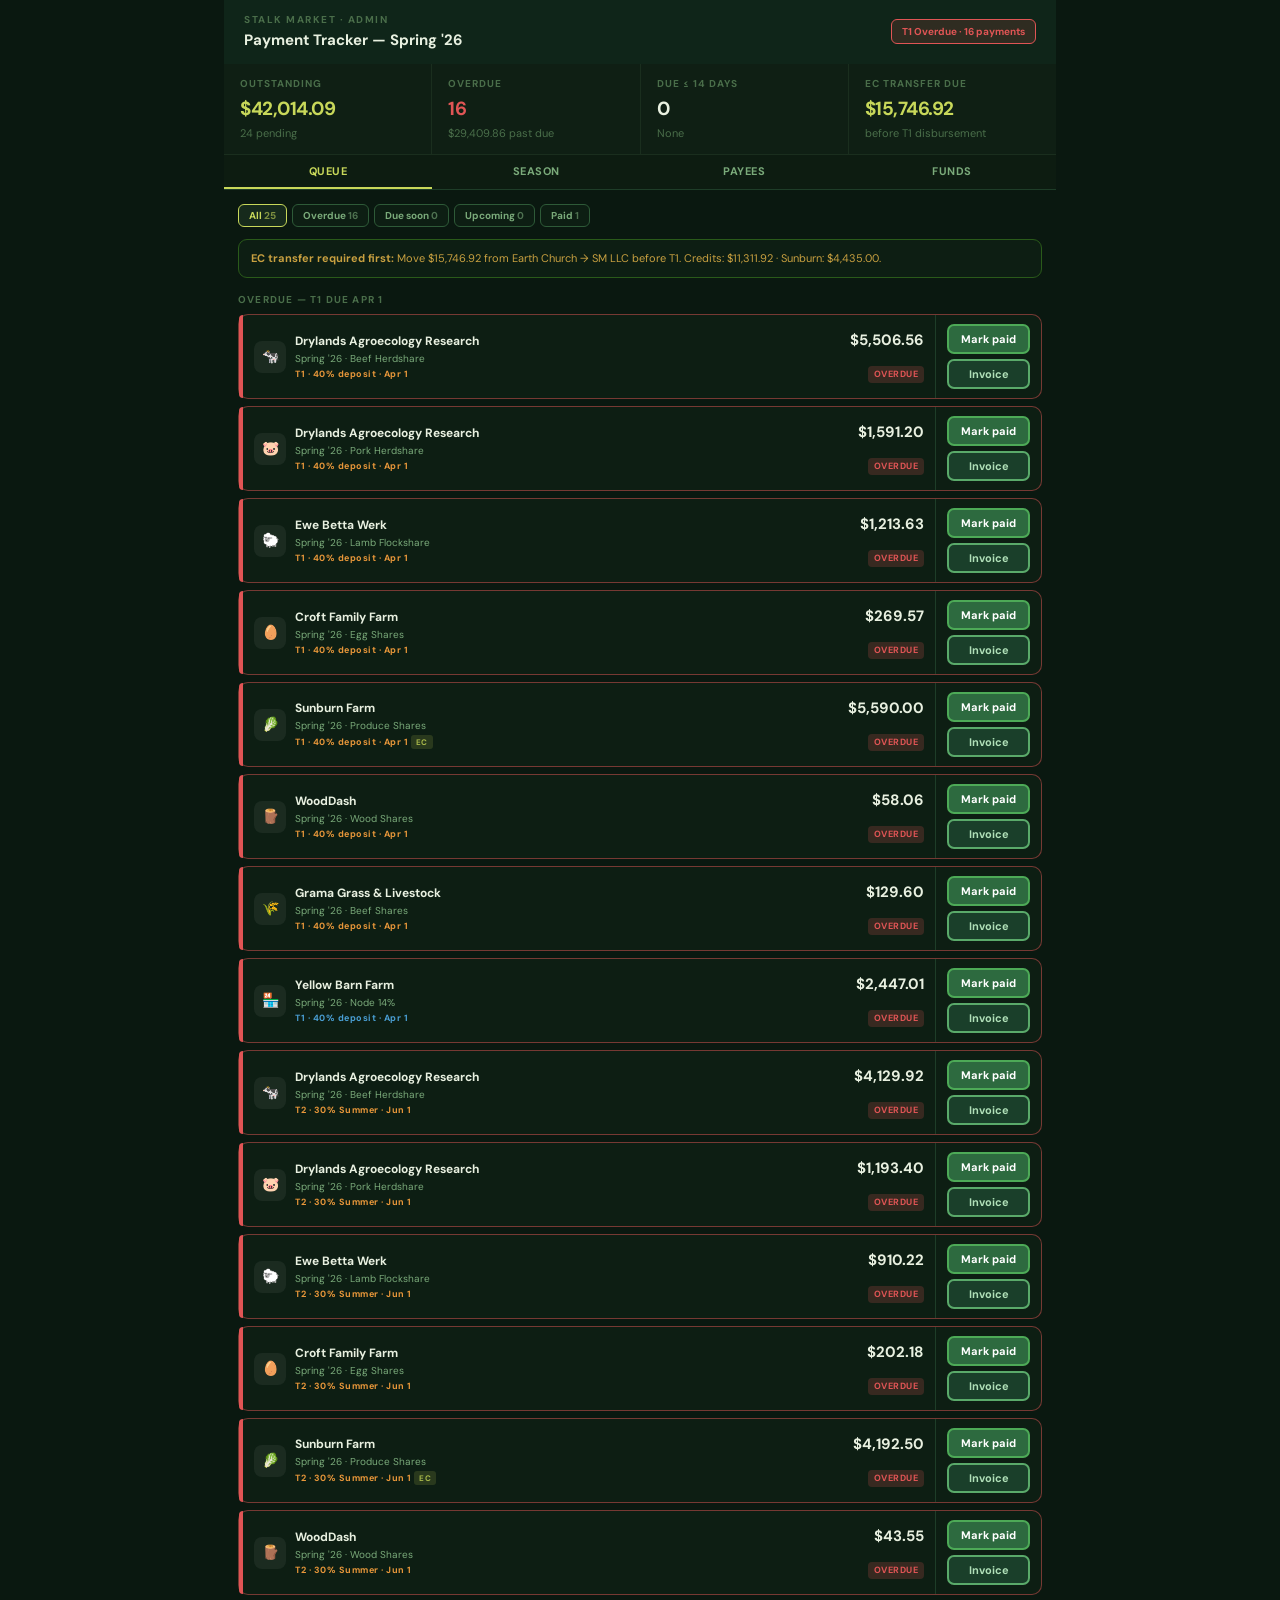
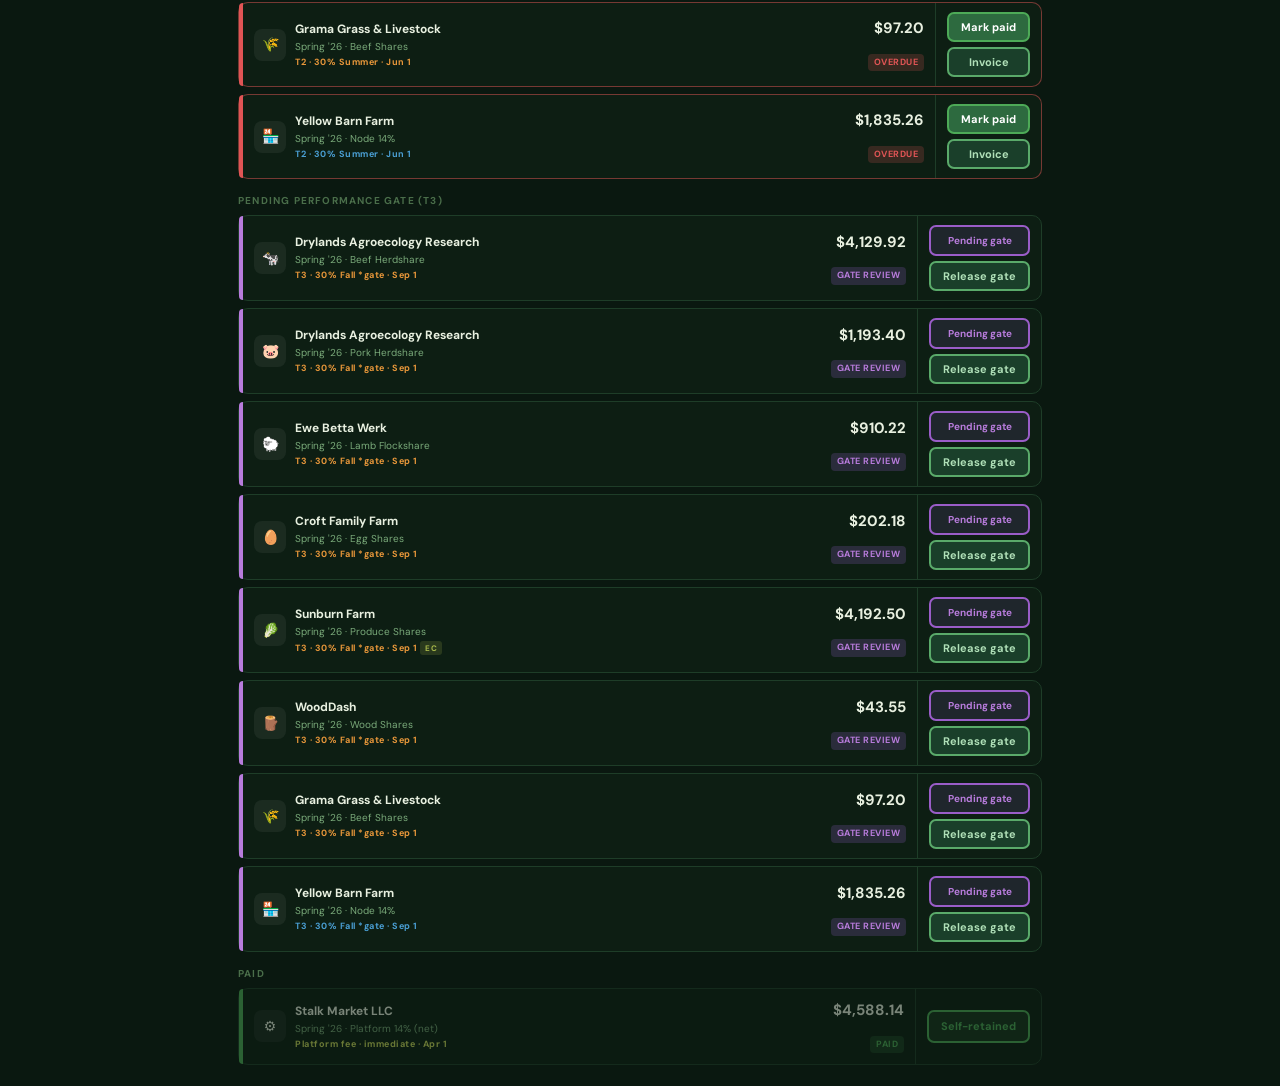
==== payments.html @ eb166e3c "init" ====
<!DOCTYPE html>
<html lang="en">
<head>
  <meta charset="UTF-8">
  <meta name="viewport" content="width=device-width, initial-scale=1.0">
  <title>Payment Tracker — Stalk Market Admin</title>
  <link rel="icon" type="image/png" href="favicon.png">
  <link href="https://fonts.googleapis.com/css2?family=DM+Sans:wght@400;600;700&display=swap" rel="stylesheet">
  <link rel="stylesheet" href="style.css">
</head>
<body>

  <!-- Header -->
  <div class="container">
    <div class="header">
      <div>
        <div class="header__label">Stalk Market &middot; Admin</div>
        <div class="header__title">Payment Tracker &mdash; Spring '26</div>
      </div>
      <div id="alert-badge" class="alert-badge"></div>
    </div>
  </div>

  <!-- Stat Row -->
  <div class="container">
    <div class="stats-row" id="stats-row"></div>
  </div>

  <!-- Tabs -->
  <div class="container">
    <div class="tabs">
      <button class="tab is-active" data-tab="queue">Queue</button>
      <button class="tab" data-tab="season">Season</button>
      <button class="tab" data-tab="payees">Payees</button>
      <button class="tab" data-tab="funds">Funds</button>
    </div>
  </div>

  <!-- Tab Content -->
  <div class="container">
    <div class="tab-content">
      <!-- Queue Panel -->
      <div id="panel-queue" class="panel is-active"></div>
      <!-- Season Panel -->
      <div id="panel-season" class="panel"></div>
      <!-- Payees Panel -->
      <div id="panel-payees" class="panel"></div>
      <!-- Funds Panel -->
      <div id="panel-funds" class="panel"></div>
    </div>
  </div>

  <script src="payments.js"></script>
</body>
</html>
---- style.css ----
/* ─── Stalk Market — Global Styles ─────────────────────────────────────────── */
/* Dark theme matching PaymentTracker design */
/* DM Sans loaded via HTML <link> */

/* ─── Custom Properties ─────────────────────────────────────────────────────── */
:root {
  /* Background layers */
  --bg: #0f2519;
  --bg-mid: #0d1e13;
  --bg-deep: #0a1810;
  --bg-card: #162a1c;
  --border: #1e3d28;

  /* Brand accent */
  --lime: #c8d85a;
  --amber: #e8973a;
  --node-blue: #4a9fd4;
  --paid: #4daa57;
  --overdue: #e05555;
  --gate: #b87cdc;

  /* Text */
  --text-primary: #e8f0e0;
  --text-second: #7aaa7a;
  --text-muted: #4a6e4a;

  /* Type scale */
  --font-body: 'DM Sans', system-ui, -apple-system, sans-serif;
  --font-display: 'DM Sans', system-ui, sans-serif;

  /* Spacing */
  --space-xs: 4px;
  --space-sm: 8px;
  --space-md: 14px;
  --space-lg: 20px;
  --space-xl: 32px;

  /* Radii */
  --radius: 10px;
  --radius-sm: 6px;
  --radius-xs: 4px;

  /* Layout */
  --container-max: 860px;
}

/* ─── Reset / Base ──────────────────────────────────────────────────────────── */
*, *::before, *::after { box-sizing: border-box; margin: 0; padding: 0; }

html {
  font-size: 16px;
  -webkit-text-size-adjust: 100%;
}

body {
  font-family: var(--font-body);
  background: var(--bg-deep);
  color: var(--text-primary);
  line-height: 1.5;
  min-height: 100vh;
}

a { color: var(--lime); text-decoration: none; }
a:hover { text-decoration: underline; }

img { max-width: 100%; display: block; }

/* ─── Container ─────────────────────────────────────────────────────────────── */
.container {
  max-width: var(--container-max);
  margin: 0 auto;
  padding: 0 var(--space-md);
}

/* ─── Header ────────────────────────────────────────────────────────────────── */
.header {
  background: var(--bg);
  padding: 12px var(--space-lg);
  display: flex;
  justify-content: space-between;
  align-items: center;
}

.header__label {
  font-size: 10px;
  font-weight: 700;
  letter-spacing: 1.5px;
  text-transform: uppercase;
  color: var(--text-muted);
  margin-bottom: 2px;
}

.header__title {
  font-size: 15px;
  font-weight: 700;
  color: var(--text-primary);
}

/* ─── Alert badge ───────────────────────────────────────────────────────────── */
.alert-badge {
  background: rgba(224, 85, 85, 0.15);
  border: 1.5px solid var(--overdue);
  color: var(--overdue);
  border-radius: var(--radius-sm);
  padding: 4px 10px;
  font-size: 10px;
  font-weight: 700;
}

/* ─── Stat Row ──────────────────────────────────────────────────────────────── */
.stats-row {
  display: grid;
  grid-template-columns: repeat(2, 1fr);
  gap: 1px;
  background: #1a2e1e;
  border-bottom: 1px solid #1a2e1e;
}

@media (min-width: 600px) {
  .stats-row { grid-template-columns: repeat(4, 1fr); }
}

.stat-card {
  background: #0f1f14;
  padding: 12px 16px;
}

.stat-card__label {
  font-size: 10px;
  font-weight: 700;
  letter-spacing: 1px;
  text-transform: uppercase;
  color: var(--text-muted);
  margin-bottom: 4px;
}

.stat-card__number {
  font-size: 19px;
  font-weight: 700;
  letter-spacing: -0.5px;
}

.stat-card__sub {
  font-size: 11px;
  color: var(--text-muted);
  margin-top: 2px;
}

/* ─── Tabs ──────────────────────────────────────────────────────────────────── */
.tabs {
  display: flex;
  background: #0d1c11;
  border-bottom: 1px solid var(--border);
}

.tab {
  flex: 1;
  padding: 9px 0;
  border: none;
  background: transparent;
  color: var(--text-second);
  font-size: 11px;
  font-weight: 700;
  letter-spacing: 0.5px;
  text-transform: uppercase;
  cursor: pointer;
  border-bottom: 2px solid transparent;
  font-family: inherit;
  transition: color 0.15s;
}

.tab:hover { color: var(--lime); }
.tab.is-active { color: var(--lime); border-bottom-color: var(--lime); }

/* ─── Filter Pills ──────────────────────────────────────────────────────────── */
.filters {
  display: flex;
  gap: 5px;
  margin-bottom: 12px;
  flex-wrap: wrap;
}

.filter-btn {
  padding: 4px 10px;
  border-radius: var(--radius-sm);
  font-family: inherit;
  border: 1.5px solid #2e5a38;
  background: var(--bg-mid);
  color: var(--text-second);
  font-size: 10px;
  font-weight: 700;
  cursor: pointer;
  transition: all 0.15s;
}

.filter-btn.is-active {
  border-color: var(--lime);
  background: #162a1c;
  color: var(--lime);
}

.filter-btn__count { opacity: 0.6; }

/* ─── Info Banner ───────────────────────────────────────────────────────────── */
.info-banner {
  background: var(--bg-mid);
  border: 0.5px solid #2a5a1a;
  border-radius: 9px;
  padding: 10px 12px;
  margin-bottom: 12px;
  font-size: 11px;
  color: #c8a040;
  line-height: 1.6;
}

.info-banner strong { font-weight: 700; }

/* ─── Section Label ─────────────────────────────────────────────────────────── */
.section-label {
  font-size: 10px;
  font-weight: 700;
  letter-spacing: 1.2px;
  text-transform: uppercase;
  color: var(--text-muted);
  margin: 14px 0 7px;
}

/* ─── Payment Card ──────────────────────────────────────────────────────────── */
.pay-card {
  background: var(--bg-mid);
  border: 0.5px solid var(--border);
  border-radius: var(--radius);
  margin-bottom: 7px;
  display: flex;
  align-items: stretch;
  transition: opacity 0.2s;
}

.pay-card--overdue { border-color: rgba(224, 85, 85, 0.5); }
.pay-card--due-soon { border-color: rgba(232, 151, 58, 0.5); }
.pay-card--paid { opacity: 0.5; }

.pay-card__accent {
  width: 4px;
  border-radius: var(--radius) 0 0 var(--radius);
  flex-shrink: 0;
}

.pay-card__body {
  flex: 1;
  padding: 10px 11px;
  display: flex;
  align-items: center;
  gap: 9px;
  min-width: 0;
}

.pay-card__icon {
  width: 32px;
  height: 32px;
  border-radius: 8px;
  background: rgba(255, 255, 255, 0.06);
  display: flex;
  align-items: center;
  justify-content: center;
  font-size: 14px;
  flex-shrink: 0;
}

.pay-card__info { flex: 1; min-width: 0; }

.pay-card__payee {
  font-size: 12px;
  font-weight: 700;
  color: var(--text-primary);
  white-space: nowrap;
  overflow: hidden;
  text-overflow: ellipsis;
}

.pay-card__detail {
  font-size: 10px;
  color: var(--text-second);
  margin-top: 1px;
}

.pay-card__tranche {
  font-size: 9px;
  font-weight: 700;
  letter-spacing: 0.5px;
  margin-top: 2px;
}

.pay-card__amounts {
  text-align: right;
  flex-shrink: 0;
}

.pay-card__amount {
  font-size: 15px;
  font-weight: 700;
  color: var(--text-primary);
  white-space: nowrap;
}

.pay-card__actions {
  display: flex;
  flex-direction: column;
  justify-content: center;
  gap: 5px;
  padding: 9px 11px;
  flex-shrink: 0;
  border-left: 1px solid var(--border);
}

/* ─── Urgency Badges ────────────────────────────────────────────────────────── */
.badge {
  display: inline-block;
  padding: 2px 6px;
  border-radius: var(--radius-xs);
  font-size: 9px;
  font-weight: 700;
  letter-spacing: 0.5px;
  text-transform: uppercase;
}

.badge--overdue   { background: rgba(224, 85, 85, 0.2); color: #e05555; }
.badge--due-soon  { background: rgba(232, 151, 58, 0.2); color: #e8973a; }
.badge--upcoming  { background: rgba(74, 159, 212, 0.2); color: #4a9fd4; }
.badge--paid      { background: rgba(77, 170, 87, 0.2); color: #4daa57; }
.badge--invoiced  { background: rgba(200, 216, 90, 0.2); color: #c8d85a; }
.badge--gate      { background: rgba(160, 100, 220, 0.2); color: #b87cdc; }

.badge--ec {
  padding: 1px 5px;
  border-radius: 3px;
  background: rgba(200, 216, 90, 0.15);
  color: #a8b84a;
  font-size: 8px;
  font-weight: 700;
}

/* ─── Buttons ───────────────────────────────────────────────────────────────── */
.btn {
  display: block;
  padding: 6px 12px;
  border-radius: 7px;
  font-size: 11px;
  font-weight: 700;
  cursor: pointer;
  white-space: nowrap;
  font-family: inherit;
  text-align: center;
  border: 2px solid;
  transition: opacity 0.15s;
}

.btn:hover { opacity: 0.85; }

.btn--pay     { background: #2d6a3f; border-color: #4daa57; color: #fff; }
.btn--invoice { background: #1a3f2a; border-color: #5aaa6a; color: #b0e0b8; }
.btn--sent    { background: var(--bg); border-color: #3a6e4a; color: #4a9e5a; cursor: default; }
.btn--paid    { background: rgba(77, 170, 87, 0.15); border-color: #4daa57; color: #4daa57; cursor: default; }
.btn--gate    { background: rgba(160, 100, 220, 0.12); border-color: #9a5dc8; color: #b87cdc; font-size: 10px; cursor: default; }
.btn--sm-pay  { padding: 3px 8px; background: #2d6a3f; border-color: #4daa57; color: #fff; font-size: 10px; border-radius: 6px; }

/* ─── Panel Card ────────────────────────────────────────────────────────────── */
.panel-card {
  background: var(--bg-mid);
  border: 0.5px solid var(--border);
  border-radius: 11px;
  padding: var(--space-md);
  margin-bottom: 10px;
}

.panel-card__header {
  padding: 12px var(--space-md);
  display: flex;
  justify-content: space-between;
  align-items: center;
  cursor: pointer;
}

/* ─── Data Row ──────────────────────────────────────────────────────────────── */
.data-row {
  display: flex;
  justify-content: space-between;
  padding: 6px 0;
  border-bottom: 0.5px solid var(--border);
  font-size: 12px;
}

.data-row__label { color: #9abfa0; }
.data-row__value { font-weight: 700; }

/* ─── Mini Stat Grid ────────────────────────────────────────────────────────── */
.mini-stats {
  display: grid;
  grid-template-columns: 1fr 1fr;
  gap: 10px;
}

@media (min-width: 600px) {
  .mini-stats--3 { grid-template-columns: repeat(3, 1fr); }
}

.mini-stat {
  background: var(--bg-card);
  border-radius: 8px;
  padding: 10px 12px;
}

.mini-stat--center { text-align: center; }

.mini-stat__label {
  font-size: 9px;
  font-weight: 700;
  letter-spacing: 1px;
  text-transform: uppercase;
  color: var(--text-muted);
  margin-bottom: 3px;
}

.mini-stat__value {
  font-size: 17px;
  font-weight: 700;
}

.mini-stat__sub {
  font-size: 10px;
  color: var(--text-muted);
  margin-top: 2px;
}

/* ─── Payee Card ────────────────────────────────────────────────────────────── */
.payee-card {
  background: var(--bg-mid);
  border: 0.5px solid var(--border);
  border-radius: var(--radius);
  margin-bottom: 9px;
}

.payee-card__header {
  padding: 11px var(--space-md);
  display: flex;
  align-items: center;
  gap: 10px;
  border-bottom: 0.5px solid var(--border);
}

.payee-card__icon {
  width: 34px;
  height: 34px;
  border-radius: 9px;
  background: #1a3320;
  display: flex;
  align-items: center;
  justify-content: center;
  font-size: 14px;
  flex-shrink: 0;
}

.payee-card__name {
  font-size: 13px;
  font-weight: 700;
  color: var(--text-primary);
}

.payee-card__type {
  font-size: 10px;
  font-weight: 700;
  letter-spacing: 0.5px;
  text-transform: uppercase;
}

.payee-card__totals {
  margin-left: auto;
  text-align: right;
  flex-shrink: 0;
}

.payee-card__total {
  font-size: 14px;
  font-weight: 700;
  color: var(--lime);
}

.payee-card__row {
  display: flex;
  align-items: center;
  padding: 7px var(--space-md);
  border-bottom: 0.5px solid #111d16;
  gap: 7px;
}

.payee-card__row:last-child { border-bottom: none; }

/* ─── Credit Row ────────────────────────────────────────────────────────────── */
.credit-row {
  display: flex;
  justify-content: space-between;
  align-items: center;
  padding: 5px 0;
  border-bottom: 0.5px solid #111d16;
  font-size: 11px;
}

.credit-row__name { color: #9abfa0; }

.credit-row__bar {
  width: 50px;
  height: 4px;
  background: #1a3020;
  border-radius: 99px;
  overflow: hidden;
}

.credit-row__bar-fill {
  height: 100%;
  background: var(--paid);
  border-radius: 99px;
}

.credit-row__amount {
  color: var(--amber);
  min-width: 44px;
  text-align: right;
}

/* ─── Season Row ────────────────────────────────────────────────────────────── */
.season-row {
  display: flex;
  align-items: center;
  padding: 8px var(--space-md);
  border-bottom: 0.5px solid #111d16;
  gap: 7px;
}

.season-row:last-child { border-bottom: none; }

.season-row__dot {
  width: 6px;
  height: 6px;
  border-radius: 50%;
  flex-shrink: 0;
}

/* ─── Revenue Breakdown ─────────────────────────────────────────────────────── */
.revenue-breakdown {
  background: var(--bg-mid);
  border: 0.5px solid var(--border);
  border-radius: 9px;
  padding: 12px var(--space-md);
  font-size: 11px;
  color: var(--text-second);
  line-height: 1.9;
}

/* ─── Admin Table ───────────────────────────────────────────────────────────── */
.admin-table-wrap {
  overflow-x: auto;
  background: var(--bg-mid);
  border-radius: var(--radius);
  border: 0.5px solid var(--border);
}

.admin-table {
  width: 100%;
  border-collapse: collapse;
  font-size: 12px;
}

.admin-table th {
  background: var(--bg);
  color: var(--text-muted);
  font-weight: 700;
  text-align: left;
  padding: 10px 12px;
  white-space: nowrap;
  font-size: 10px;
  text-transform: uppercase;
  letter-spacing: 0.5px;
}

.admin-table td {
  padding: 10px 12px;
  border-bottom: 0.5px solid #111d16;
  color: var(--text-second);
  vertical-align: top;
}

.admin-table tr:hover td { background: rgba(200, 216, 90, 0.04); }

/* ─── Login ─────────────────────────────────────────────────────────────────── */
.login-wrap {
  max-width: 400px;
  margin: 80px auto;
  text-align: center;
  padding: 0 var(--space-md);
}

.login-card {
  background: var(--bg-mid);
  border: 0.5px solid var(--border);
  border-radius: var(--radius);
  padding: var(--space-xl);
}

.login-card__title {
  font-size: 18px;
  font-weight: 700;
  color: var(--text-primary);
  margin-bottom: var(--space-lg);
}

.input {
  width: 100%;
  padding: 10px 12px;
  border: 2px solid var(--border);
  border-radius: var(--radius-sm);
  font-size: 14px;
  font-family: inherit;
  background: var(--bg-deep);
  color: var(--text-primary);
  margin-bottom: 12px;
}

.input:focus {
  border-color: var(--lime);
  outline: none;
}

.input::placeholder { color: var(--text-muted); }

.btn--full {
  width: 100%;
  padding: 12px;
  background: var(--lime);
  color: var(--bg-deep);
  border: none;
  border-radius: var(--radius-sm);
  font-size: 14px;
  font-weight: 700;
  cursor: pointer;
  font-family: inherit;
}

.btn--full:hover { opacity: 0.9; }

/* ─── Panel Visibility ──────────────────────────────────────────────────────── */
.panel { display: none; }
.panel.is-active { display: block; }

/* ─── Tab Content Area ──────────────────────────────────────────────────────── */
.tab-content {
  padding: var(--space-md);
}

/* ─── Utility ───────────────────────────────────────────────────────────────── */
.text-lime    { color: var(--lime); }
.text-amber   { color: var(--amber); }
.text-blue    { color: var(--node-blue); }
.text-paid    { color: var(--paid); }
.text-overdue { color: var(--overdue); }
.text-gate    { color: var(--gate); }
.text-muted   { color: var(--text-muted); }
.text-second  { color: var(--text-second); }
.text-primary { color: var(--text-primary); }

.fw-700 { font-weight: 700; }
.fs-10  { font-size: 10px; }
.fs-11  { font-size: 11px; }
.fs-12  { font-size: 12px; }
.fs-15  { font-size: 15px; }

.mt-sm { margin-top: var(--space-sm); }
.mt-md { margin-top: var(--space-md); }
.mb-sm { margin-bottom: var(--space-sm); }
.mb-md { margin-bottom: var(--space-md); }

.hidden { display: none; }

/* ─── Mobile-first responsive ───────────────────────────────────────────────── */
@media (max-width: 599px) {
  .header { flex-direction: column; gap: 8px; align-items: flex-start; }
  .pay-card { flex-direction: column; }
  .pay-card__actions { flex-direction: row; border-left: none; border-top: 1px solid var(--border); padding: 8px 11px; }
  .payee-card__header { flex-wrap: wrap; }
}
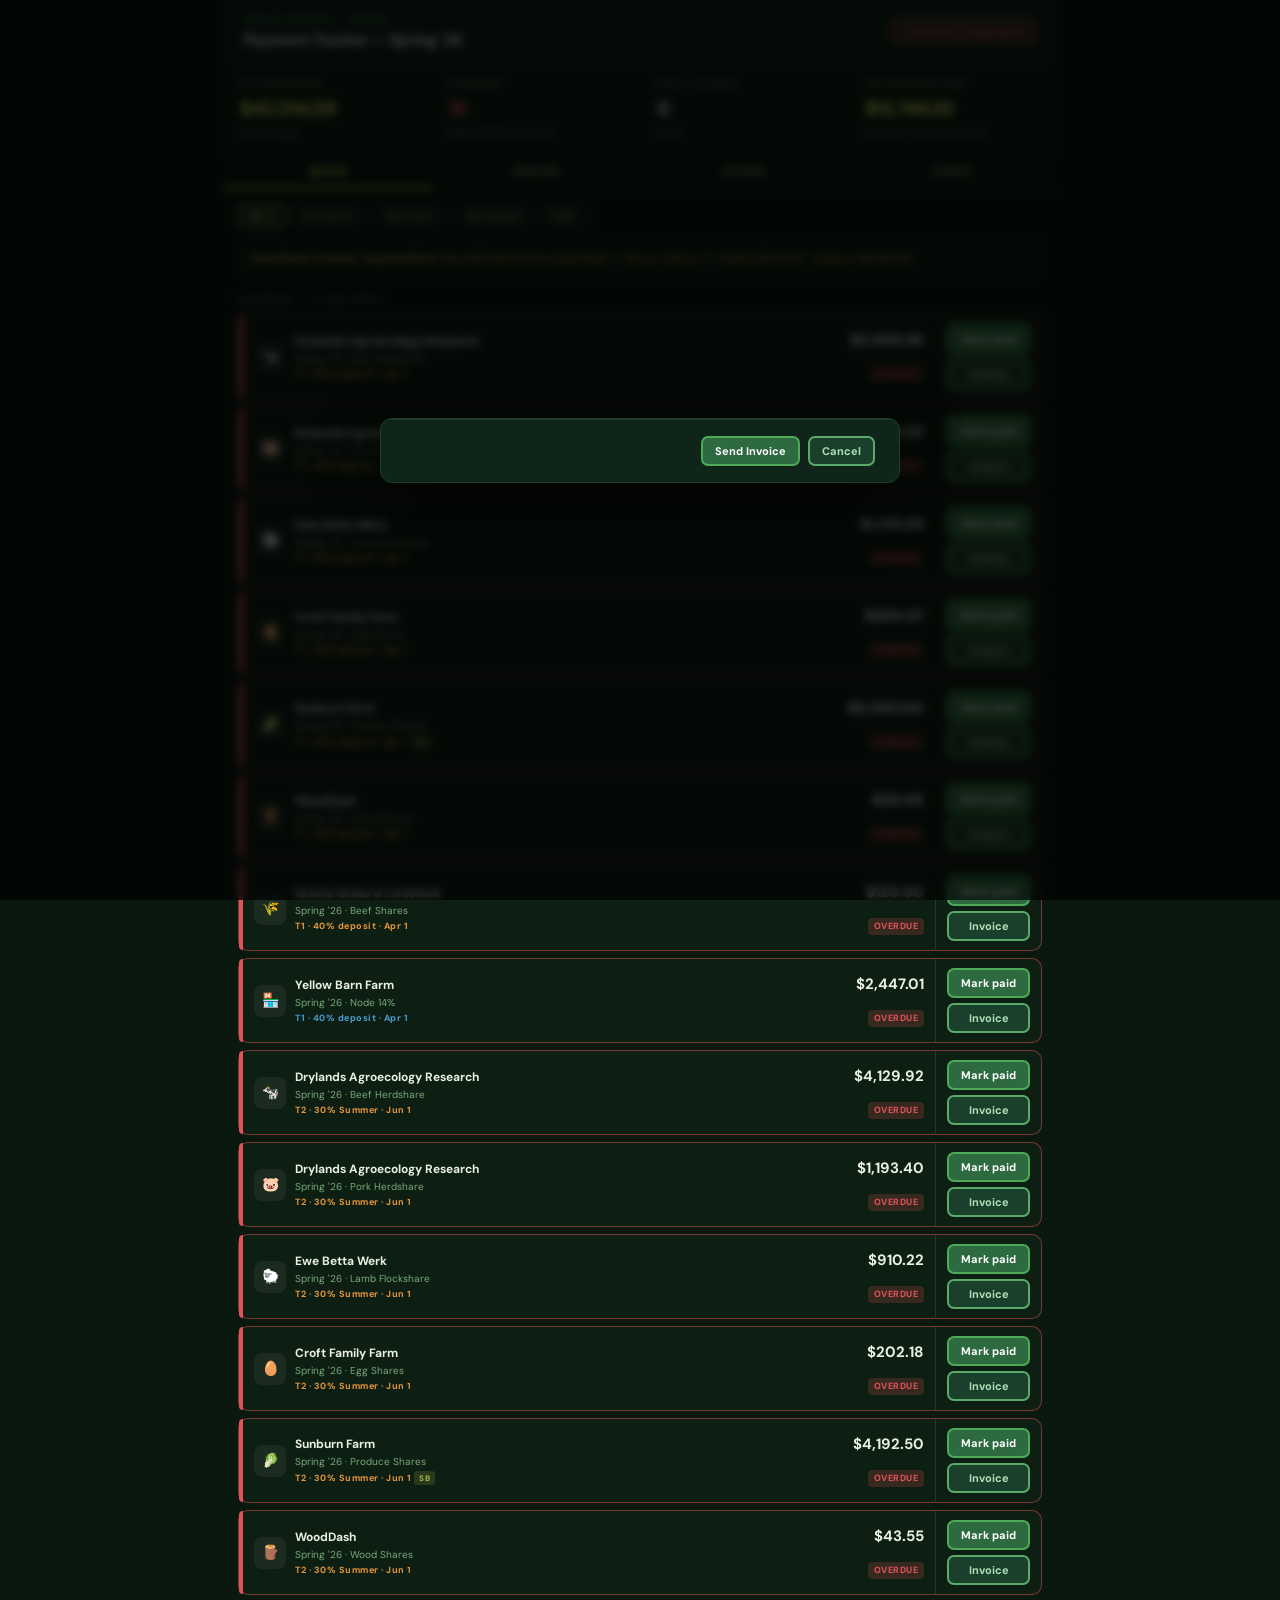
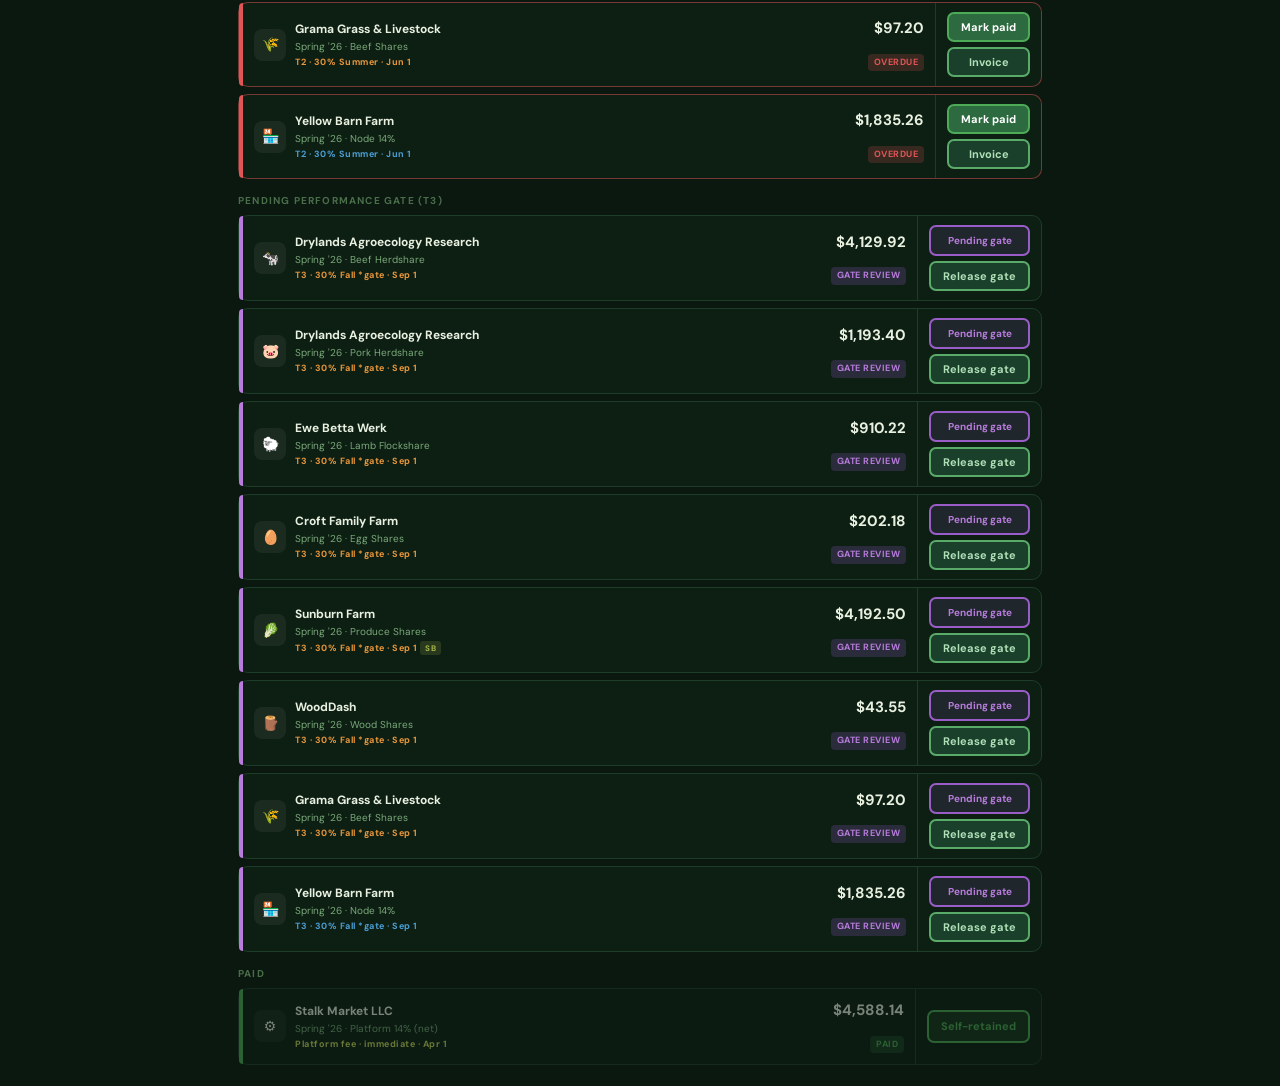
==== commit fe454b68: "Add invoice modal, rename EC to Seed Bank, add real auth - Invoice preview modal with branded SM tem" ====
--- a/payments.html
+++ b/payments.html
@@ -50,6 +50,18 @@
     </div>
   </div>
 
+  <!-- Invoice Modal -->
+  <div id="invoice-modal" class="modal hidden">
+    <div class="modal__backdrop" onclick="closeInvoiceModal()"></div>
+    <div class="modal__content">
+      <div id="invoice-preview"></div>
+      <div class="modal__actions">
+        <button class="btn btn--pay" id="modal-send-btn" onclick="confirmSendInvoice()">Send Invoice</button>
+        <button class="btn btn--invoice" onclick="closeInvoiceModal()">Cancel</button>
+      </div>
+    </div>
+  </div>
+
   <script src="payments.js"></script>
 </body>
 </html>
--- a/style.css
+++ b/style.css
@@ -331,7 +331,7 @@
 .badge--invoiced  { background: rgba(200, 216, 90, 0.2); color: #c8d85a; }
 .badge--gate      { background: rgba(160, 100, 220, 0.2); color: #b87cdc; }
 
-.badge--ec {
+.badge--sb {
   padding: 1px 5px;
   border-radius: 3px;
   background: rgba(200, 216, 90, 0.15);
@@ -680,6 +680,132 @@
 
 .hidden { display: none; }
 
+/* ─── Invoice Modal ────────────────────────────────────────────────────────── */
+.modal {
+  position: fixed;
+  inset: 0;
+  z-index: 1000;
+  display: flex;
+  align-items: center;
+  justify-content: center;
+  padding: 20px;
+}
+
+.modal__backdrop {
+  position: absolute;
+  inset: 0;
+  background: rgba(0, 0, 0, 0.7);
+  backdrop-filter: blur(4px);
+}
+
+.modal__content {
+  position: relative;
+  background: var(--bg);
+  border: 1px solid var(--border);
+  border-radius: 12px;
+  max-width: 520px;
+  width: 100%;
+  max-height: 90vh;
+  overflow-y: auto;
+  box-shadow: 0 20px 60px rgba(0, 0, 0, 0.5);
+}
+
+.modal__actions {
+  display: flex;
+  gap: 8px;
+  padding: 16px 24px;
+  border-top: 1px solid var(--border);
+  justify-content: flex-end;
+}
+
+/* ─── Invoice Styles ──────────────────────────────────────────────────────── */
+.invoice {
+  padding: 28px 24px 20px;
+}
+
+.invoice__header {
+  display: flex;
+  justify-content: space-between;
+  align-items: flex-start;
+  margin-bottom: 24px;
+}
+
+.invoice__brand {
+  font-size: 14px;
+  font-weight: 700;
+  color: var(--lime);
+  letter-spacing: 0.5px;
+}
+
+.invoice__title {
+  font-size: 22px;
+  font-weight: 700;
+  color: var(--text-primary);
+  text-align: right;
+}
+
+.invoice__number {
+  font-size: 10px;
+  color: var(--text-muted);
+  text-align: right;
+  margin-top: 2px;
+}
+
+.invoice__divider {
+  border: none;
+  border-top: 1px solid var(--border);
+  margin: 16px 0;
+}
+
+.invoice__row {
+  display: flex;
+  justify-content: space-between;
+  padding: 6px 0;
+  font-size: 13px;
+}
+
+.invoice__label {
+  color: var(--text-second);
+}
+
+.invoice__value {
+  color: var(--text-primary);
+  font-weight: 600;
+}
+
+.invoice__total-row {
+  display: flex;
+  justify-content: space-between;
+  padding: 14px 0;
+  margin-top: 8px;
+  border-top: 2px solid var(--lime);
+  font-size: 18px;
+  font-weight: 700;
+}
+
+.invoice__total-label {
+  color: var(--text-primary);
+}
+
+.invoice__total-value {
+  color: var(--lime);
+}
+
+.invoice__footer {
+  margin-top: 20px;
+  padding: 12px 14px;
+  background: rgba(200, 216, 90, 0.06);
+  border: 1px solid var(--border);
+  border-radius: 8px;
+  font-size: 11px;
+  color: var(--text-second);
+  line-height: 1.6;
+}
+
+.invoice__footer strong {
+  color: var(--text-primary);
+}
+
 /* ─── Mobile-first responsive ───────────────────────────────────────────────── */
 @media (max-width: 599px) {
   .header { flex-direction: column; gap: 8px; align-items: flex-start; }
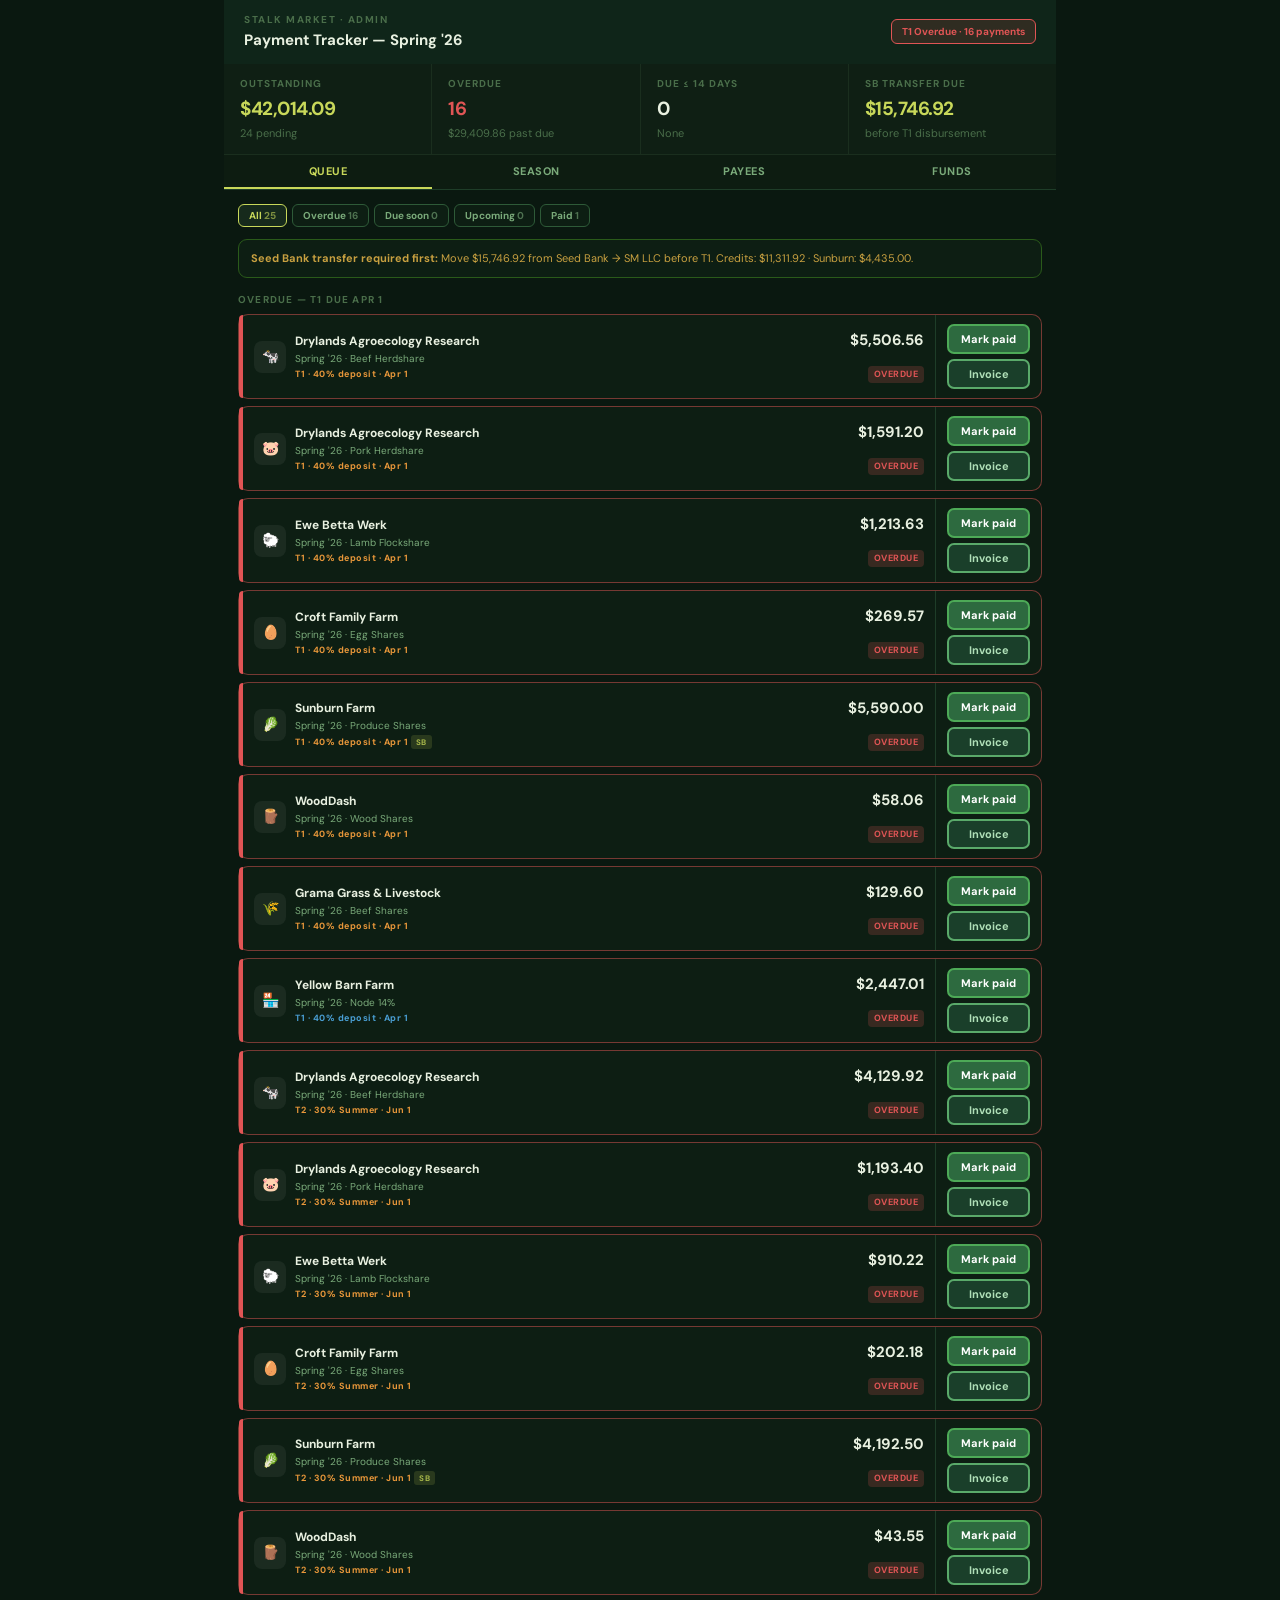
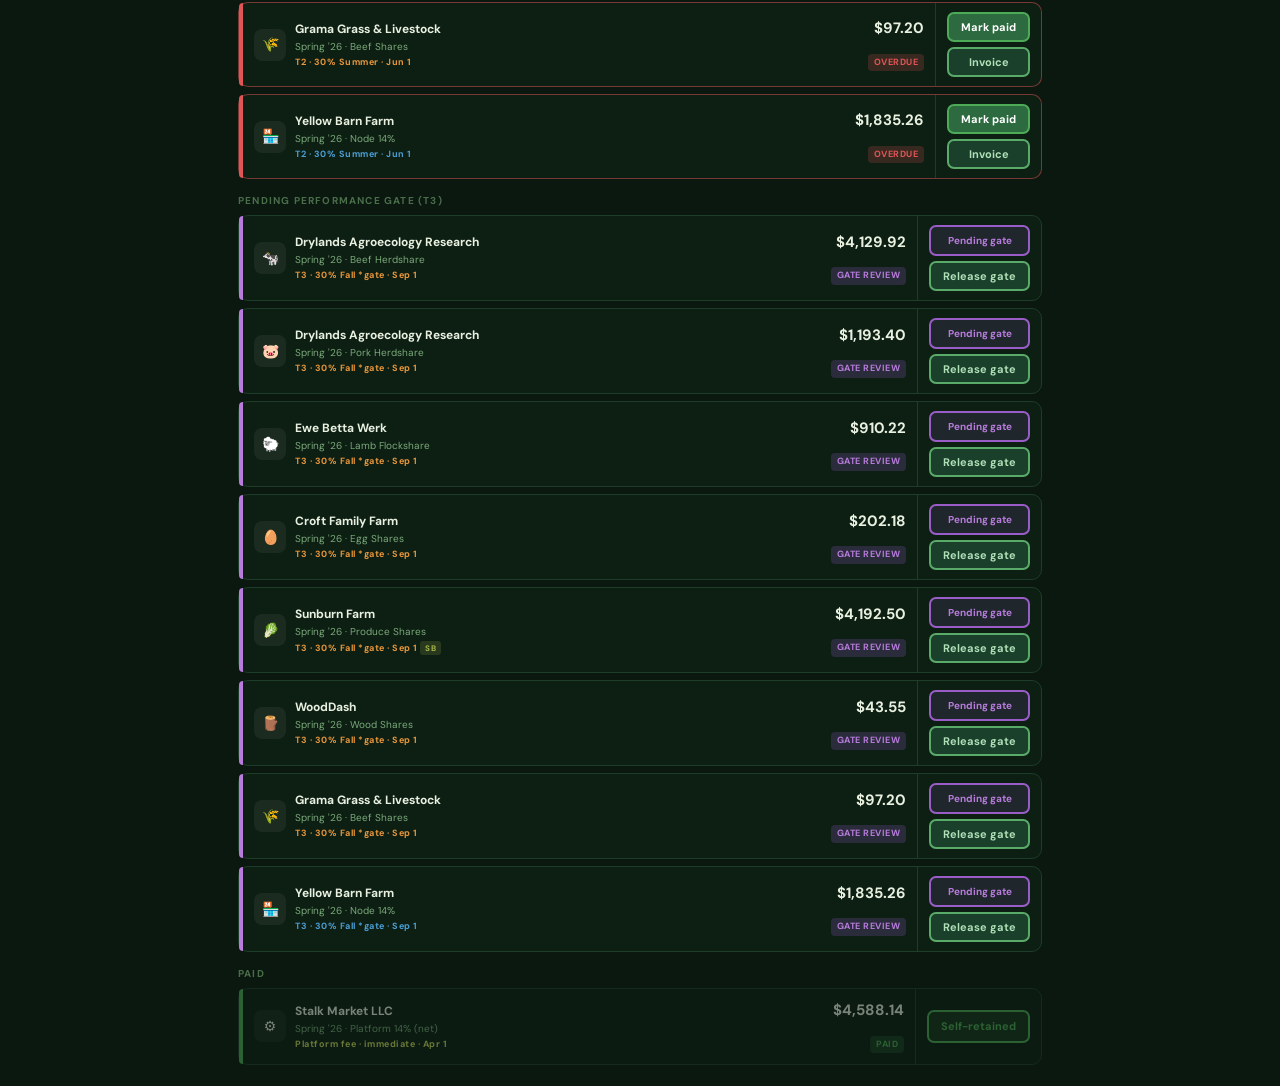
==== commit 96b854e9: "Fix auth to verify against backend, fix invoice modal display - Admin login now calls Code.gs for re" ====
--- a/payments.html
+++ b/payments.html
@@ -51,13 +51,13 @@
   </div>
 
   <!-- Invoice Modal -->
-  <div id="invoice-modal" class="modal hidden">
-    <div class="modal__backdrop" onclick="closeInvoiceModal()"></div>
+  <div id="invoice-modal" class="modal" style="display:none">
+    <div class="modal__backdrop" id="modal-backdrop"></div>
     <div class="modal__content">
       <div id="invoice-preview"></div>
       <div class="modal__actions">
-        <button class="btn btn--pay" id="modal-send-btn" onclick="confirmSendInvoice()">Send Invoice</button>
-        <button class="btn btn--invoice" onclick="closeInvoiceModal()">Cancel</button>
+        <button class="btn btn--pay" id="modal-send-btn">Send Invoice</button>
+        <button class="btn btn--cancel" id="modal-cancel-btn">Cancel</button>
       </div>
     </div>
   </div>
--- a/style.css
+++ b/style.css
@@ -359,6 +359,7 @@
 
 .btn--pay     { background: #2d6a3f; border-color: #4daa57; color: #fff; }
 .btn--invoice { background: #1a3f2a; border-color: #5aaa6a; color: #b0e0b8; }
+.btn--cancel  { background: transparent; border-color: var(--border); color: var(--text-second); }
 .btn--sent    { background: var(--bg); border-color: #3a6e4a; color: #4a9e5a; cursor: default; }
 .btn--paid    { background: rgba(77, 170, 87, 0.15); border-color: #4daa57; color: #4daa57; cursor: default; }
 .btn--gate    { background: rgba(160, 100, 220, 0.12); border-color: #9a5dc8; color: #b87cdc; font-size: 10px; cursor: default; }
